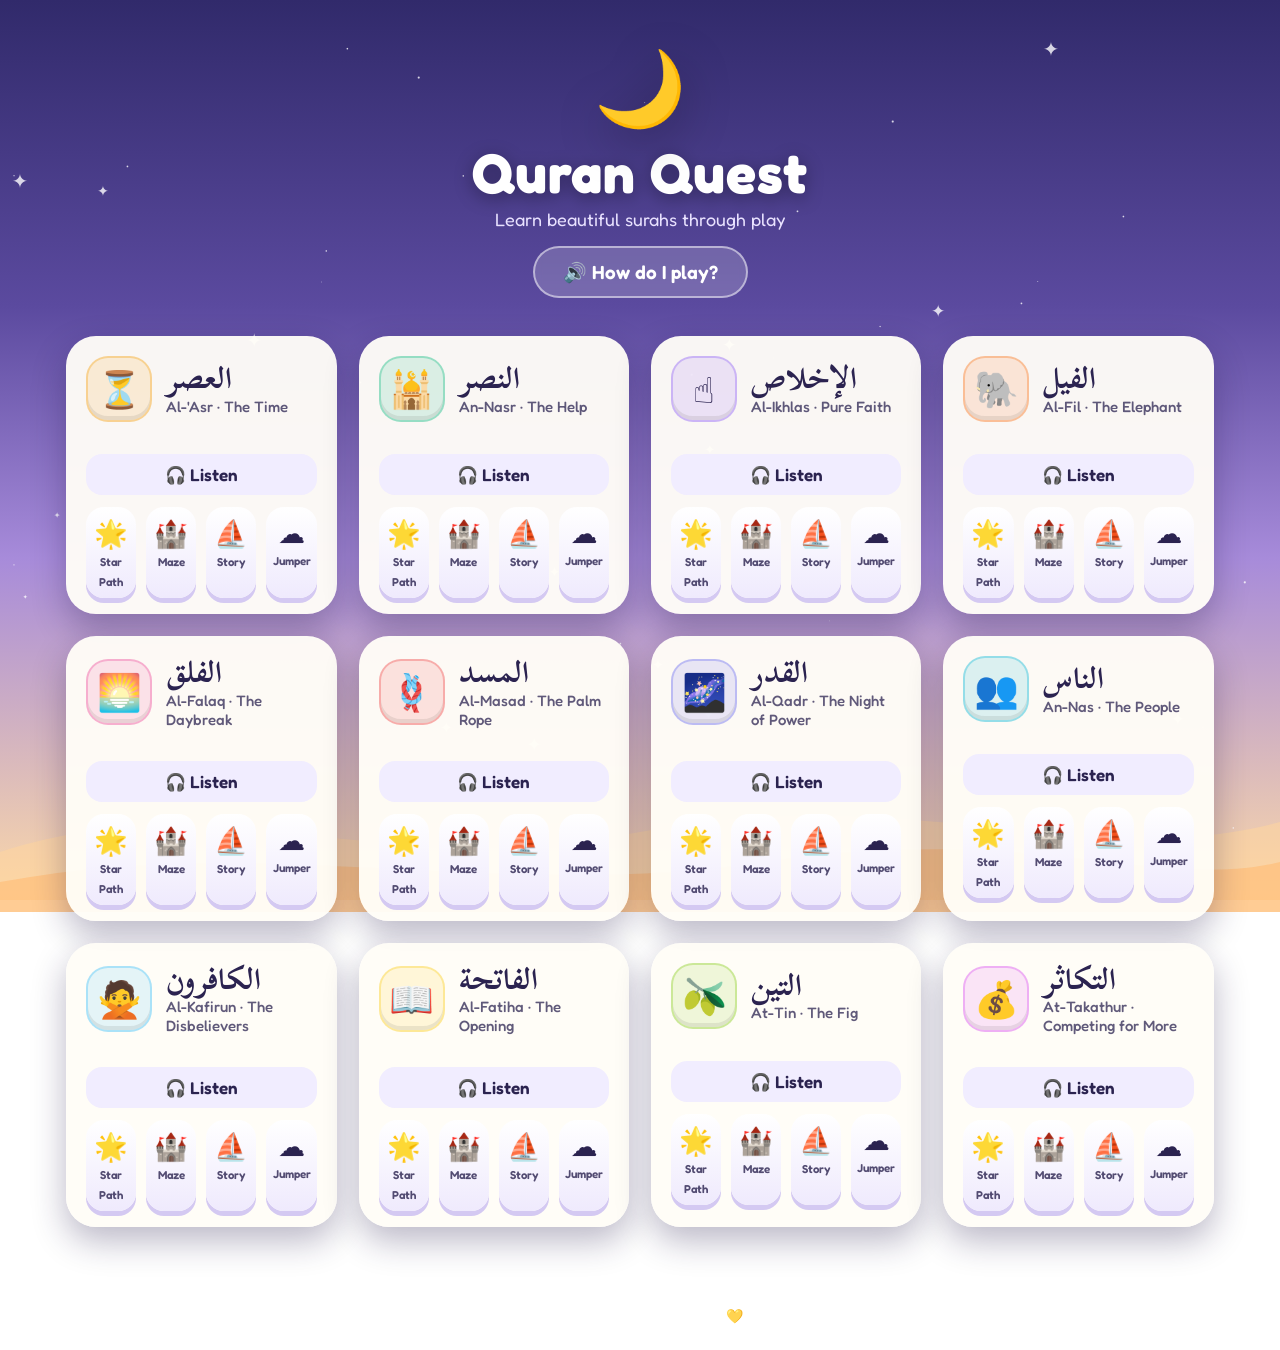
==== games/jumper.html @ 745da6ce "Quran Quest: four audio-first surah memorization games" ====
<!DOCTYPE html>
<html lang="en">
<head>
<meta charset="UTF-8" />
<meta name="viewport" content="width=device-width, initial-scale=1.0, maximum-scale=1.0, user-scalable=no" />
<title>Sky Jumper — Quran Quest</title>
<link rel="stylesheet" href="../assets/css/shared.css" />
<style>
  body { background: #7dd3fc; overflow: hidden; }
  #wordPop { position: fixed; top: 13vh; left: 50%; transform: translateX(-50%);
    z-index: 30; pointer-events: none; text-align: center; opacity: 0; }
  #wordPop.show { animation: wp 1.5s ease forwards; }
  @keyframes wp {
    0% { opacity: 0; transform: translateX(-50%) scale(.5); }
    18% { opacity: 1; transform: translateX(-50%) scale(1.06); }
    80% { opacity: 1; } 100% { opacity: 0; }
  }
  #wordPop .wp-ar { font-family: "Scheherazade New", serif; font-weight: 700; direction: rtl;
    font-size: clamp(40px, 8vw, 68px); color: #fff;
    text-shadow: 0 0 22px #38bdf8, 0 4px 12px rgba(0,0,0,.4); }
  #ayahBanner { position: fixed; inset: 0; z-index: 35; display: none;
    align-items: center; justify-content: center; flex-direction: column; gap: 8px;
    background: radial-gradient(ellipse at center, rgba(30,64,120,.88), rgba(15,35,80,.94));
    backdrop-filter: blur(4px); text-align: center; padding: 20px; }
  #ayahBanner.show { display: flex; animation: qq-appear .4s ease; }
  #ayahBanner .ab-star { font-size: 60px; animation: qq-float 2.2s ease-in-out infinite; }
  #ayahBanner .ab-ar { font-family: "Scheherazade New", serif; font-weight: 700; direction: rtl;
    font-size: clamp(32px, 7vw, 60px); color: #ffe9a8; line-height: 2;
    text-shadow: 0 0 28px rgba(251,191,36,.55); max-width: 90vw; }
  #progress { position: fixed; top: 74px; left: 50%; transform: translateX(-50%);
    z-index: 40; display: flex; gap: 7px; background: rgba(255,255,255,.25);
    padding: 7px 14px; border-radius: 999px; backdrop-filter: blur(4px); }
  #progress .p-dot { width: 13px; height: 13px; border-radius: 50%; background: rgba(255,255,255,.5); transition: all .3s; }
  #progress .p-dot.done { background: #f59e0b; box-shadow: 0 0 8px #f59e0b; }
</style>
</head>
<body>
<canvas id="cv"></canvas>
<div id="wordPop"><div class="wp-ar"></div></div>
<div id="ayahBanner"><div class="ab-star">🌟</div><div class="ab-ar"></div></div>

<script src="../assets/js/surahs.js"></script>
<script src="../assets/js/engine.js" data-audio-base="../audio/"></script>
<script>
(async function () {
  const surah = QQ.getSurah(QQ.param("surah"));
  if (!surah) { location.href = "../index.html"; return; }
  let level = Math.min(QQ.getLevel("jumper", surah.slug), 3);
  const V = surah.verses.length;

  const cv = document.getElementById("cv");
  const c = QQ.fitCanvas(cv);
  const W = () => innerWidth, H = () => innerHeight;
  QQ.hud(surah, "Sky Jumper");
  const keys = QQ.controls({ buttons: ["left", "right"] });
  const wordPop = document.getElementById("wordPop");
  const banner = document.getElementById("ayahBanner");
  try { await document.fonts.load('700 48px "Scheherazade New"'); } catch (e) {}

  const prog = document.createElement("div");
  prog.id = "progress";
  surah.verses.forEach(() => { const d = document.createElement("div"); d.className = "p-dot"; prog.appendChild(d); });
  document.body.appendChild(prog);
  const dots = [...prog.children];

  // ---------- build the sky (world y: 0 at base, NEGATIVE going up) ----------
  const STEP = 150;
  let clouds = [], seq = [], moon = null;
  function margin() { return Math.min(W() * .16, 130); }
  function zig(i, span) {
    const m = margin(), usable = W() - 2 * m;
    return m + (Math.sin(i * 1.7) * .5 + .5) * usable * (span || 1);
  }
  function build() {
    clouds = []; seq = [];
    let y = -220, idx = 0;
    // base pad
    clouds.push({ x: W() / 2, y: 40, w: 200, type: "base", done: true });
    surah.verses.forEach((v, vi) => {
      v.words.forEach((w, wi) => {
        const cl = { x: zig(idx), y, w: 128, type: "word", vi, wi, word: w, done: false, seqI: seq.length, drift: level >= 3 && idx % 3 === 0 ? 1 : 0, t0: Math.random() * 9 };
        clouds.push(cl); seq.push(cl);
        // decoy next to it (levels 2-3): same verse, wrong position word
        if (level >= 2 && v.words.length > 1 && wi % 2 === 1) {
          const dw = v.words[(wi + 2) % v.words.length];
          clouds.push({ x: W() - cl.x, y: y - 40, w: 110, type: "decoy", word: dw, grey: false, t0: Math.random() * 9 });
        }
        y -= STEP; idx++;
      });
      const gate = { x: W() / 2, y, w: 230, type: "gate", vi, done: false, seqI: seq.length, t0: 0 };
      clouds.push(gate); seq.push(gate);
      y -= STEP * 1.2;
    });
    moon = { x: W() / 2, y: y - 60 };
  }
  build();

  // ---------- player ----------
  const P = { x: W() / 2, y: -40, vx: 0, vy: 0, r: 24, squash: 0 };
  let cam = -H() + 120, nextI = 0, paused = true, t = 0, rescue = 0, sparks = [];
  const BOUNCE = -13.4, SUPER = -15.5, WEAK = -8, GRAV = 0.34;

  function spark(x, y, col, n) {
    for (let i = 0; i < (n || 14); i++)
      sparks.push({ x, y, vx: (Math.random() - .5) * 6, vy: (Math.random() - .5) * 6 - 2, life: 1, col });
  }
  function popWord(txt, color) {
    wordPop.querySelector(".wp-ar").textContent = txt;
    wordPop.querySelector(".wp-ar").style.textShadow = "0 0 22px " + (color || "#38bdf8") + ", 0 4px 12px rgba(0,0,0,.4)";
    wordPop.classList.remove("show"); void wordPop.offsetWidth; wordPop.classList.add("show");
  }

  async function landGate(g) {
    g.done = true;
    paused = true;
    QQ.stopAudio();
    const v = surah.verses[g.vi];
    dots[g.vi].classList.add("done");
    banner.querySelector(".ab-ar").textContent = v.ar;
    banner.classList.add("show");
    QQ.sfx.fanfare();
    await QQ.playVerse(surah.id, v.n);
    await QQ.speak(v.meaning);
    banner.classList.remove("show");
    nextI++;
    if (nextI >= seq.length) {
      // ride to the moon
      paused = false;
      P.vy = SUPER * 1.2;
    } else {
      QQ.preload(surah.id, surah.verses[Math.min(g.vi + 1, V - 1)].n);
      paused = false;
      P.vy = SUPER;
    }
  }

  function landCloud(cl) {
    P.squash = 8;
    if (cl.type === "base") { P.vy = BOUNCE; QQ.sfx.bounce(); return; }
    if (cl.type === "decoy") {
      P.vy = WEAK; cl.grey = true;
      QQ.sfx.hm(); QQ.playWord(cl.word.audio);
      popWord(cl.word.ar, "#94a3b8");
      return;
    }
    const isNext = cl.seqI === nextI;
    if (cl.type === "gate") {
      if (isNext) landGate(cl);
      else P.vy = BOUNCE; // revisit
      return;
    }
    // word cloud
    if (isNext) {
      cl.done = true; nextI++;
      P.vy = SUPER;
      QQ.sfx.pop();
      QQ.playWord(cl.word.audio);
      popWord(cl.word.ar);
      spark(cl.x, cl.y, "#fff", 18);
    } else if (cl.done) {
      P.vy = BOUNCE; QQ.sfx.bounce();
      QQ.playWord(cl.word.audio); // reinforcement replay
      popWord(cl.word.ar);
    } else {
      P.vy = WEAK; QQ.sfx.hm();
    }
  }

  function rescueMe() {
    // friendly balloon back to last checkpoint
    rescue = 1;
    QQ.sfx.soft();
    const target = nextI > 0 ? seq[nextI - 1] : clouds[0];
    P.x = target.x; P.vx = 0; P.vy = 0;
    P.ry = target.y - 300; // rescue float target
  }

  // ---------- drawing ----------
  function sky() {
    const p = Math.min(1, nextI / Math.max(1, seq.length)); // 0 ground → 1 space
    const top = [200 - p * 60, 70 - p * 20, 80 - p * 55];
    const bot = [200 - p * 10, 80, 88 - p * 30];
    const g = c.createLinearGradient(0, 0, 0, H());
    g.addColorStop(0, `hsl(${top[0]}, ${top[1]}%, ${Math.max(12, top[2])}%)`);
    g.addColorStop(1, `hsl(${bot[0]}, ${bot[1]}%, ${bot[2]}%)`);
    c.fillStyle = g; c.fillRect(0, 0, W(), H());
    // stars appear as you climb
    if (p > .3) {
      c.fillStyle = "#fff";
      for (let i = 0; i < 50; i++) {
        const sx = (i * 379) % W(), sy = ((i * 211) - cam * .1) % H();
        c.globalAlpha = Math.max(0, (p - .3)) * (.4 + Math.abs(Math.sin(t * .03 + i)) * .5);
        c.fillRect(sx, (sy + H()) % H(), 2, 2);
      }
      c.globalAlpha = 1;
    }
    // distant drifting puffs
    c.fillStyle = "rgba(255,255,255,.25)";
    for (let i = 0; i < 8; i++) {
      const cx = ((i * 431 + t * (.2 + i * .05)) % (W() + 300)) - 150;
      const cy = ((i * 617) - cam * .3) % (H() + 200) - 100;
      c.beginPath(); c.ellipse(cx, (cy + H() + 200) % (H() + 200) - 100, 70, 24, 0, 0, 7); c.fill();
    }
  }
  function drawCloud(cl) {
    const y = cl.y - cam;
    if (y < -80 || y > H() + 80) return;
    if (cl.drift) cl.x += Math.sin(t * .02 + cl.t0) * .6;
    const isNext = cl.seqI === nextI;
    const bob = Math.sin(t * .04 + (cl.t0 || 0)) * 4;
    c.save();
    if (cl.type === "gate") {
      const glow = isNext ? .8 + Math.sin(t * .1) * .2 : .35;
      c.shadowColor = "#fbbf24"; c.shadowBlur = 34 * glow;
      c.fillStyle = cl.done ? "#fde68a" : "#fbbf24";
      // star platform
      c.beginPath();
      for (let i = 0; i < 10; i++) {
        const rr = i % 2 ? 16 : 34;
        const a = (i * Math.PI) / 5 - Math.PI / 2 + t * .004;
        c[i ? "lineTo" : "moveTo"](cl.x + Math.cos(a) * rr * 1.1, y + bob + Math.sin(a) * rr * .55);
      }
      c.closePath(); c.fill();
      c.fillStyle = "#fff7d6";
      QQ.rr(c, cl.x - cl.w / 2, y + bob + 12, cl.w, 16, 8); c.fill();
      c.restore();
      return;
    }
    let col = "#ffffff";
    if (cl.type === "decoy") col = cl.grey ? "rgba(148,163,184,.6)" : "#e2e8f0";
    if (cl.type === "word" && cl.done) col = "#fde68a";
    if (isNext && level < 3) { c.shadowColor = "#38bdf8"; c.shadowBlur = 26 + Math.sin(t * .12) * 10; }
    c.fillStyle = col;
    const wdt = cl.w;
    c.beginPath();
    c.ellipse(cl.x, y + bob + 8, wdt / 2, 20, 0, 0, 7);
    c.ellipse(cl.x - wdt * .22, y + bob, wdt * .2, 17, 0, 0, 7);
    c.ellipse(cl.x + wdt * .2, y + bob - 2, wdt * .24, 19, 0, 0, 7);
    c.ellipse(cl.x, y + bob - 8, wdt * .2, 16, 0, 0, 7);
    c.fill();
    if (isNext && cl.type === "word") {
      c.fillStyle = "#0ea5e9";
      c.font = "700 20px Fredoka";
      c.textAlign = "center";
      c.fillText("✦", cl.x, y + bob - 22);
      c.textAlign = "left";
    }
    c.restore();
  }
  function drawMoon() {
    const y = moon.y - cam;
    if (y > H() + 120) return;
    c.save();
    c.shadowColor = "#fff7d6"; c.shadowBlur = 60;
    c.fillStyle = "#fff7d6";
    c.beginPath(); c.arc(moon.x, y, 54, 0, 7); c.fill();
    c.fillStyle = "rgba(230,220,180,.7)";
    [[-14, -10, 9], [16, 6, 7], [-2, 18, 6]].forEach(([mx, my, mr]) => {
      c.beginPath(); c.arc(moon.x + mx, y + my, mr, 0, 7); c.fill();
    });
    c.restore();
  }
  function drawPlayer() {
    const y = P.y - cam;
    if (P.squash > 0) P.squash -= .8;
    const sq = P.squash / 10;
    c.save();
    c.shadowColor = "#fff"; c.shadowBlur = 18;
    c.fillStyle = "#fca5a5";
    c.beginPath(); c.ellipse(P.x, y, P.r * (1 + sq * .4), P.r * (1 - sq * .4), 0, 0, 7); c.fill();
    c.restore();
    // cape flutter
    c.fillStyle = "#f87171";
    c.beginPath();
    c.moveTo(P.x - P.r * .7, y);
    c.quadraticCurveTo(P.x - P.r * 1.6, y + 14 + Math.sin(t * .3) * 5, P.x - P.r * .4, y + P.r * .8);
    c.closePath(); c.fill();
    // face
    c.fillStyle = "#2b2350";
    const lx = P.vx * 1.2;
    c.beginPath(); c.arc(P.x - 7 + lx, y - 5, 3.2, 0, 7); c.fill();
    c.beginPath(); c.arc(P.x + 7 + lx, y - 5, 3.2, 0, 7); c.fill();
    c.strokeStyle = "#2b2350"; c.lineWidth = 2;
    c.beginPath(); c.arc(P.x + lx, y + 4, 5, 0, Math.PI); c.stroke();
    if (rescue > 0) { // balloon
      c.font = "44px serif"; c.fillText("🎈", P.x - 14, y - P.r - 14);
    }
  }

  // ---------- loop ----------
  let finished = false;
  function loop() {
    t++;
    if (!paused) {
      if (rescue > 0) {
        P.y += (P.ry - P.y) * .06;
        if (Math.abs(P.ry - P.y) < 8) { rescue = 0; P.vy = 0; }
      } else {
        if (keys.left) P.vx -= .6;
        if (keys.right) P.vx += .6;
        P.vx *= .92;
        P.x += P.vx * 1.6;
        if (P.x < -20) P.x = W() + 20; // wrap around edges (fun!)
        if (P.x > W() + 20) P.x = -20;
        P.vy += GRAV;
        P.y += P.vy;
        // landings (only while falling)
        if (P.vy > 0) {
          for (const cl of clouds) {
            if (cl.type === "decoy" && cl.grey) continue;
            const top = cl.y - 10;
            if (Math.abs(cl.x - P.x) < cl.w / 2 + P.r * .5 && P.y + P.r > top && P.y + P.r < top + 34 && P.vy < 22) {
              landCloud(cl); break;
            }
          }
        }
        // reached the moon?
        if (!finished && nextI >= seq.length && P.y < moon.y + 70) {
          finished = true;
          spark(moon.x, moon.y, "#ffe9a8", 40);
          QQ.setLevel("jumper", surah.slug, level + 1);
          QQ.finish(surah, "jumper", level, () => location.reload());
        }
        // fell too far below camera → rescue balloon
        if (P.y - cam > H() + 140 && !finished) rescueMe();
      }
      // camera follows highest point (never scrolls down much)
      const targetCam = P.y - H() * .62;
      if (targetCam < cam) cam += (targetCam - cam) * .1;
    }
    sky();
    drawMoon();
    clouds.forEach(drawCloud);
    drawPlayer();
    sparks = sparks.filter(p => p.life > 0);
    sparks.forEach(p => {
      p.x += p.vx; p.y += p.vy; p.vy += .1; p.life -= .025;
      c.globalAlpha = p.life; c.fillStyle = p.col;
      c.beginPath(); c.arc(p.x, p.y - cam, 4 * p.life, 0, 7); c.fill();
    });
    c.globalAlpha = 1;
    requestAnimationFrame(loop);
  }
  loop();

  QQ.startOverlay(
    "Sky Jumper", "☁️",
    "Time to jump up to the moon! Steer with the arrows. Bounce on the glowing clouds — " +
    "each cloud sings one word of Surah " + surah.englishName + " in order. Land on the golden star to hear the whole ayah!",
    async () => {
      await QQ.speak(surah.kidIntro);
      QQ.preload(surah.id, surah.verses[0].n);
      paused = false;
      P.vy = BOUNCE;
    }
  );
})();
</script>
</body>
</html>
---- assets/css/shared.css ----
/* Quran Quest — shared styles */
@import url("https://fonts.googleapis.com/css2?family=Fredoka:wght@400;500;600;700&family=Scheherazade+New:wght@500;700&display=swap");

:root {
  --ink: #2b2350;
  --paper: #fffdf7;
  --sky1: #a5b4fc;
  --sky2: #fbcfe8;
  --gold: #fbbf24;
}
* { box-sizing: border-box; -webkit-tap-highlight-color: transparent; }
html, body { margin: 0; padding: 0; }
body {
  font-family: "Fredoka", system-ui, sans-serif;
  color: var(--ink);
  overflow-x: hidden;
  user-select: none;
  -webkit-user-select: none;
}
.ar { font-family: "Scheherazade New", "Amiri", serif; direction: rtl; }
button { font-family: inherit; cursor: pointer; border: none; }
canvas { display: block; touch-action: none; }

/* ---------- start overlay ---------- */
.qq-start {
  position: fixed; inset: 0; z-index: 60;
  display: flex; align-items: center; justify-content: center;
  background: radial-gradient(ellipse at 50% 30%, #4c3f91 0%, #2b2350 70%);
  transition: opacity 0.5s ease, visibility 0.5s;
}
.qq-start.qq-hide { opacity: 0; visibility: hidden; }
.qq-start-card { text-align: center; animation: qq-float 3s ease-in-out infinite; }
.qq-start-emoji { font-size: 96px; filter: drop-shadow(0 8px 20px rgba(0,0,0,.35)); }
.qq-start-title {
  color: #fff; font-size: clamp(28px, 6vw, 48px); font-weight: 700;
  margin: 8px 0 24px; text-shadow: 0 4px 14px rgba(0,0,0,.3);
}
.qq-start-btn {
  width: 110px; height: 110px; border-radius: 50%;
  font-size: 44px; color: #7c2d12;
  background: linear-gradient(180deg, #fde68a, #f59e0b);
  box-shadow: 0 10px 0 #b45309, 0 18px 30px rgba(0,0,0,.35);
  transition: transform 0.12s ease;
}
.qq-start-btn:active { transform: translateY(6px); box-shadow: 0 4px 0 #b45309; }

/* ---------- HUD ---------- */
.qq-hud {
  position: fixed; top: 0; left: 0; right: 0; z-index: 40;
  display: flex; align-items: center; justify-content: space-between;
  padding: 10px 14px; pointer-events: none;
}
.qq-hud > * { pointer-events: auto; }
.qq-hud-btn {
  width: 54px; height: 54px; border-radius: 18px; font-size: 26px;
  display: flex; align-items: center; justify-content: center;
  background: rgba(255,255,255,.85); backdrop-filter: blur(6px);
  box-shadow: 0 4px 12px rgba(43,35,80,.2); text-decoration: none;
}
.qq-hud-title {
  display: flex; align-items: center; gap: 10px;
  background: rgba(255,255,255,.85); backdrop-filter: blur(6px);
  border-radius: 20px; padding: 6px 18px;
  box-shadow: 0 4px 12px rgba(43,35,80,.2);
}
.qq-hud-emoji { font-size: 24px; }
.qq-hud-ar { font-family: "Scheherazade New", serif; font-size: 26px; font-weight: 700; }

/* ---------- touch pad ---------- */
.qq-pad {
  position: fixed; bottom: 14px; left: 0; right: 0; z-index: 40;
  display: flex; justify-content: center; gap: 18px;
}
.qq-pad-btn {
  width: 74px; height: 74px; border-radius: 26px; font-size: 30px;
  background: rgba(255,255,255,.75); backdrop-filter: blur(6px);
  box-shadow: 0 6px 0 rgba(43,35,80,.25);
  touch-action: none;
}
.qq-pad-btn:active { transform: translateY(4px); box-shadow: 0 2px 0 rgba(43,35,80,.25); }
@media (hover: hover) and (pointer: fine) and (min-width: 900px) {
  .qq-pad { opacity: 0.45; }
}

/* ---------- confetti / finish ---------- */
.qq-confetti {
  position: fixed; top: -30px; z-index: 70; pointer-events: none;
  animation: qq-fall 2.6s linear forwards;
}
@keyframes qq-fall {
  to { transform: translateY(110vh) rotate(540deg); opacity: 0.6; }
}
.qq-finish {
  position: fixed; inset: 0; z-index: 65;
  display: flex; align-items: center; justify-content: center;
  background: rgba(43, 35, 80, 0.55); backdrop-filter: blur(6px);
  animation: qq-appear 0.4s ease;
}
.qq-finish-card {
  background: var(--paper); border-radius: 36px; padding: 34px 44px;
  text-align: center; box-shadow: 0 24px 60px rgba(0,0,0,.35);
  animation: qq-bounce-in 0.6s cubic-bezier(0.34, 1.56, 0.64, 1);
  max-width: min(92vw, 460px);
}
.qq-finish-emoji { font-size: 76px; }
.qq-finish-stars { font-size: 44px; letter-spacing: 6px; margin: 6px 0; }
.qq-finish-ar {
  font-family: "Scheherazade New", serif; font-size: clamp(26px, 5vw, 40px);
  font-weight: 700; margin: 6px 0 18px; direction: rtl; line-height: 1.9;
}
.qq-finish-row { display: flex; gap: 16px; justify-content: center; }
.qq-big-btn {
  width: 84px; height: 84px; border-radius: 28px; font-size: 36px;
  display: flex; align-items: center; justify-content: center;
  background: linear-gradient(180deg, #ffffff, #e9e4ff);
  box-shadow: 0 8px 0 #c7bff0, 0 12px 22px rgba(43,35,80,.22);
  text-decoration: none; transition: transform 0.12s;
}
.qq-big-btn:active { transform: translateY(5px); box-shadow: 0 3px 0 #c7bff0; }

.qq-pulse { animation: qq-pulse 0.9s ease; }
@keyframes qq-pulse { 30% { transform: scale(1.12); color: #b45309; } }
@keyframes qq-float { 50% { transform: translateY(-12px); } }
@keyframes qq-appear { from { opacity: 0; } }
@keyframes qq-bounce-in { from { transform: scale(0.6); opacity: 0; } }
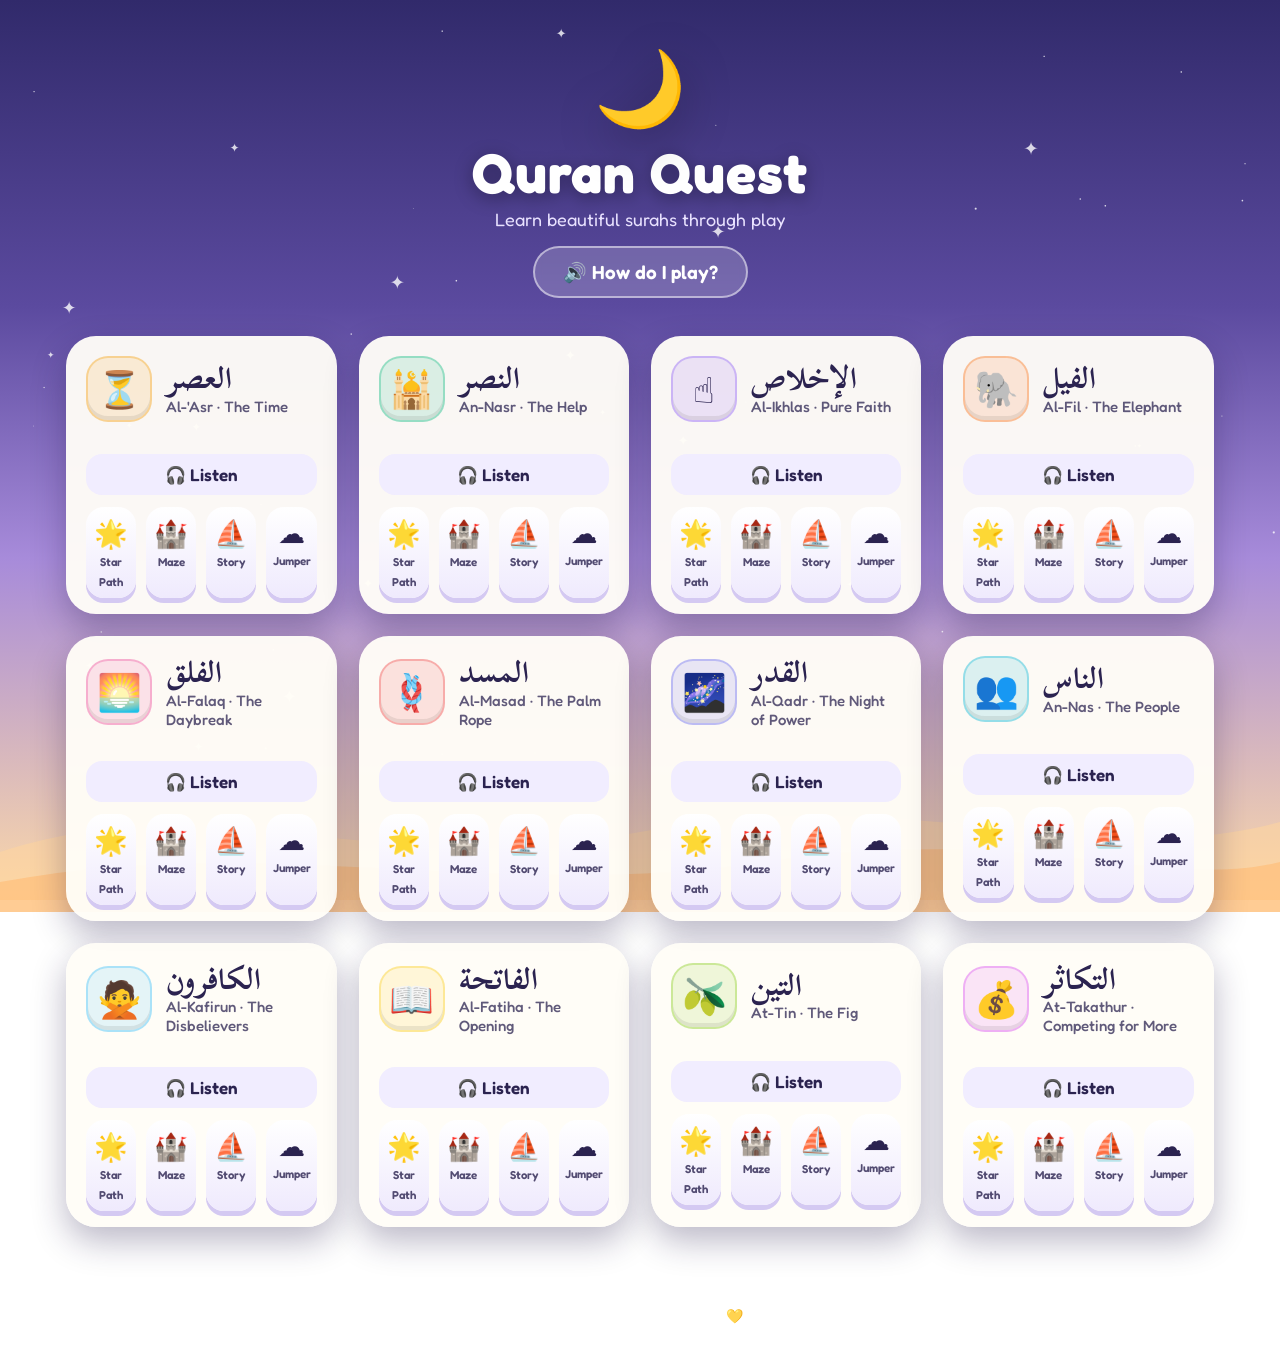
==== commit 96b2f5e4: "Pre-generated ElevenLabs narration with browser-TTS fallback" ====
--- a/games/jumper.html
+++ b/games/jumper.html
@@ -40,6 +40,7 @@
 <div id="ayahBanner"><div class="ab-star">🌟</div><div class="ab-ar"></div></div>
 
 <script src="../assets/js/surahs.js"></script>
+<script src="../assets/js/voice-manifest.js"></script>
 <script src="../assets/js/engine.js" data-audio-base="../audio/"></script>
 <script>
 (async function () {
@@ -346,9 +347,9 @@
   QQ.startOverlay(
     "Sky Jumper", "☁️",
     "Time to jump up to the moon! Steer with the arrows. Bounce on the glowing clouds — " +
-    "each cloud sings one word of Surah " + surah.englishName + " in order. Land on the golden star to hear the whole ayah!",
+    "each cloud sings one word of the surah in order. Land on the golden star to hear the whole ayah!",
     async () => {
-      await QQ.speak(surah.kidIntro);
+      await QQ.speakIntro(surah);
       QQ.preload(surah.id, surah.verses[0].n);
       paused = false;
       P.vy = BOUNCE;
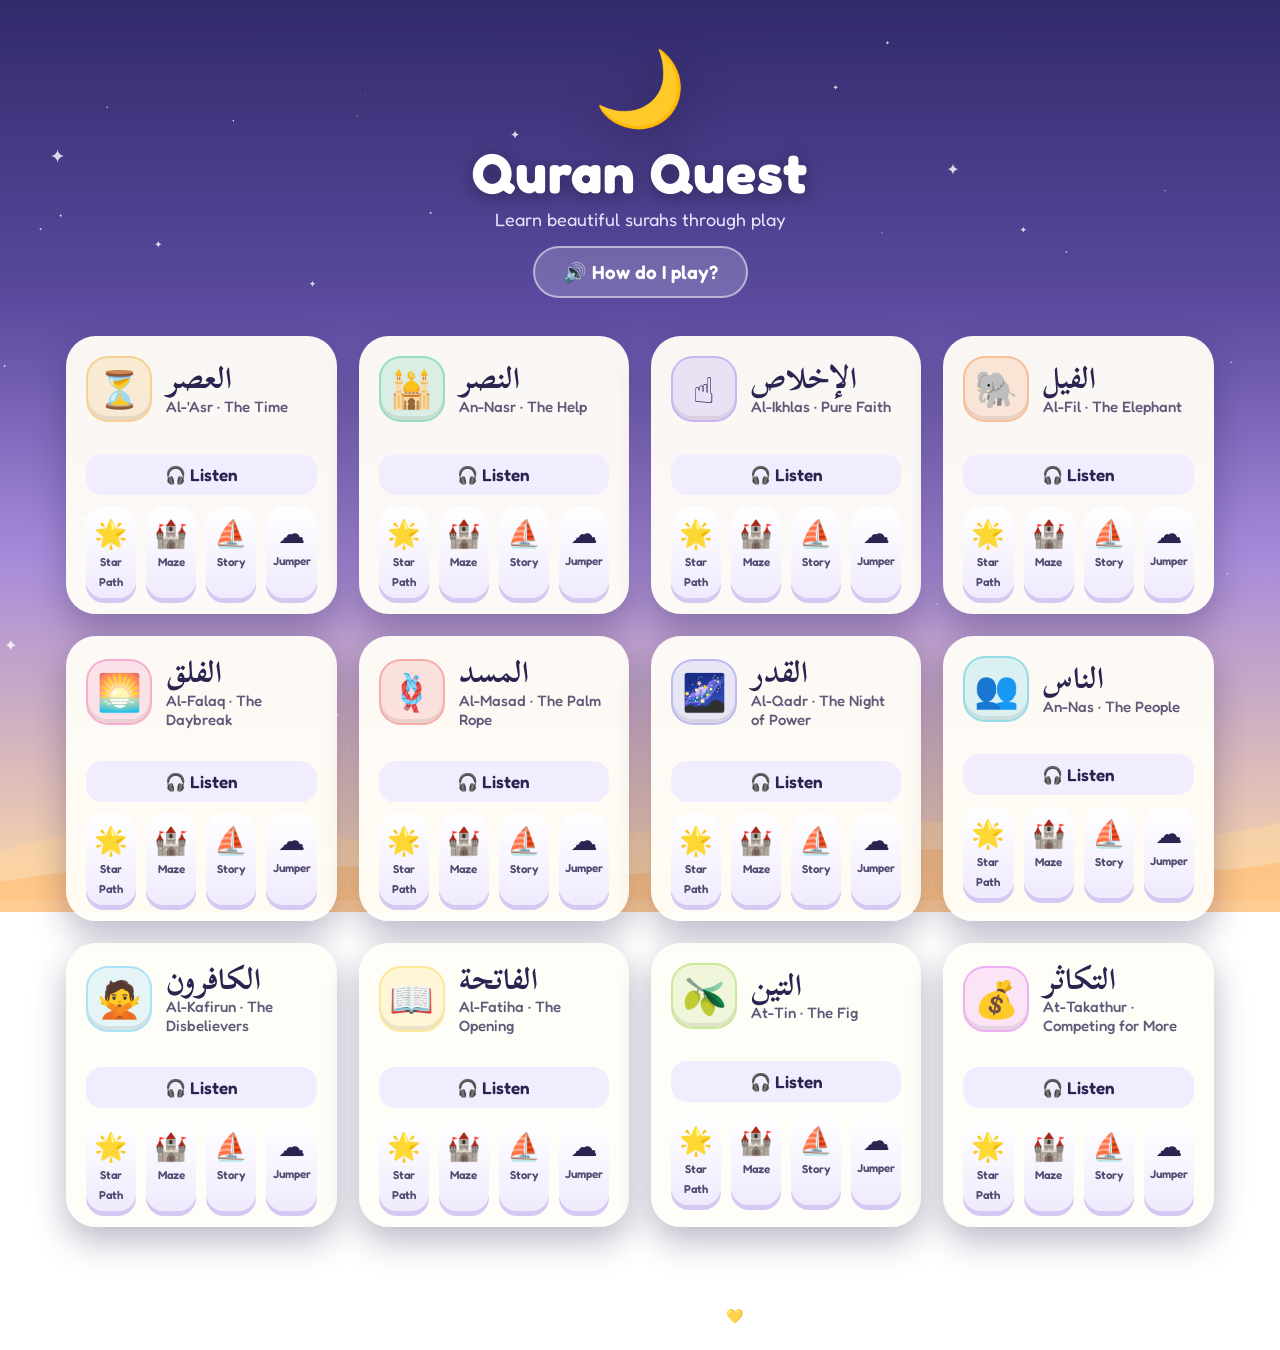
==== commit f8df26e6: "Sky Jumper: forgiving physics (higher bounce, smaller gaps, wider catch, no decoy blocking)" ====
--- a/games/jumper.html
+++ b/games/jumper.html
@@ -65,7 +65,7 @@
   const dots = [...prog.children];
 
   // ---------- build the sky (world y: 0 at base, NEGATIVE going up) ----------
-  const STEP = 150;
+  const STEP = 118;
   let clouds = [], seq = [], moon = null;
   function margin() { return Math.min(W() * .16, 130); }
   function zig(i, span) {
@@ -81,10 +81,14 @@
       v.words.forEach((w, wi) => {
         const cl = { x: zig(idx), y, w: 128, type: "word", vi, wi, word: w, done: false, seqI: seq.length, drift: level >= 3 && idx % 3 === 0 ? 1 : 0, t0: Math.random() * 9 };
         clouds.push(cl); seq.push(cl);
-        // decoy next to it (levels 2-3): same verse, wrong position word
+        // decoy next to it (levels 2-3): same verse, wrong position word —
+        // kept well away horizontally so it never blocks the real path
         if (level >= 2 && v.words.length > 1 && wi % 2 === 1) {
           const dw = v.words[(wi + 2) % v.words.length];
-          clouds.push({ x: W() - cl.x, y: y - 40, w: 110, type: "decoy", word: dw, grey: false, t0: Math.random() * 9 });
+          let dx = W() - cl.x;
+          if (Math.abs(dx - cl.x) < 300) dx = cl.x > W() / 2 ? cl.x - 340 : cl.x + 340;
+          dx = Math.max(70, Math.min(W() - 70, dx));
+          clouds.push({ x: dx, y: y - 50, w: 110, type: "decoy", word: dw, grey: false, t0: Math.random() * 9 });
         }
         y -= STEP; idx++;
       });
@@ -99,7 +103,7 @@
   // ---------- player ----------
   const P = { x: W() / 2, y: -40, vx: 0, vy: 0, r: 24, squash: 0 };
   let cam = -H() + 120, nextI = 0, paused = true, t = 0, rescue = 0, sparks = [];
-  const BOUNCE = -13.4, SUPER = -15.5, WEAK = -8, GRAV = 0.34;
+  const BOUNCE = -15.2, SUPER = -17, WEAK = -9, GRAV = 0.34;
 
   function spark(x, y, col, n) {
     for (let i = 0; i < (n || 14); i++)
@@ -137,6 +141,7 @@
 
   function landCloud(cl) {
     P.squash = 8;
+    P.y = cl.y - 10 - P.r; // snap onto the cloud so every bounce starts from its top
     if (cl.type === "base") { P.vy = BOUNCE; QQ.sfx.bounce(); return; }
     if (cl.type === "decoy") {
       P.vy = WEAK; cl.grey = true;
@@ -310,7 +315,7 @@
           for (const cl of clouds) {
             if (cl.type === "decoy" && cl.grey) continue;
             const top = cl.y - 10;
-            if (Math.abs(cl.x - P.x) < cl.w / 2 + P.r * .5 && P.y + P.r > top && P.y + P.r < top + 34 && P.vy < 22) {
+            if (Math.abs(cl.x - P.x) < cl.w / 2 + P.r * .6 && P.y + P.r > top && P.y + P.r < top + 48 && P.vy < 28) {
               landCloud(cl); break;
             }
           }
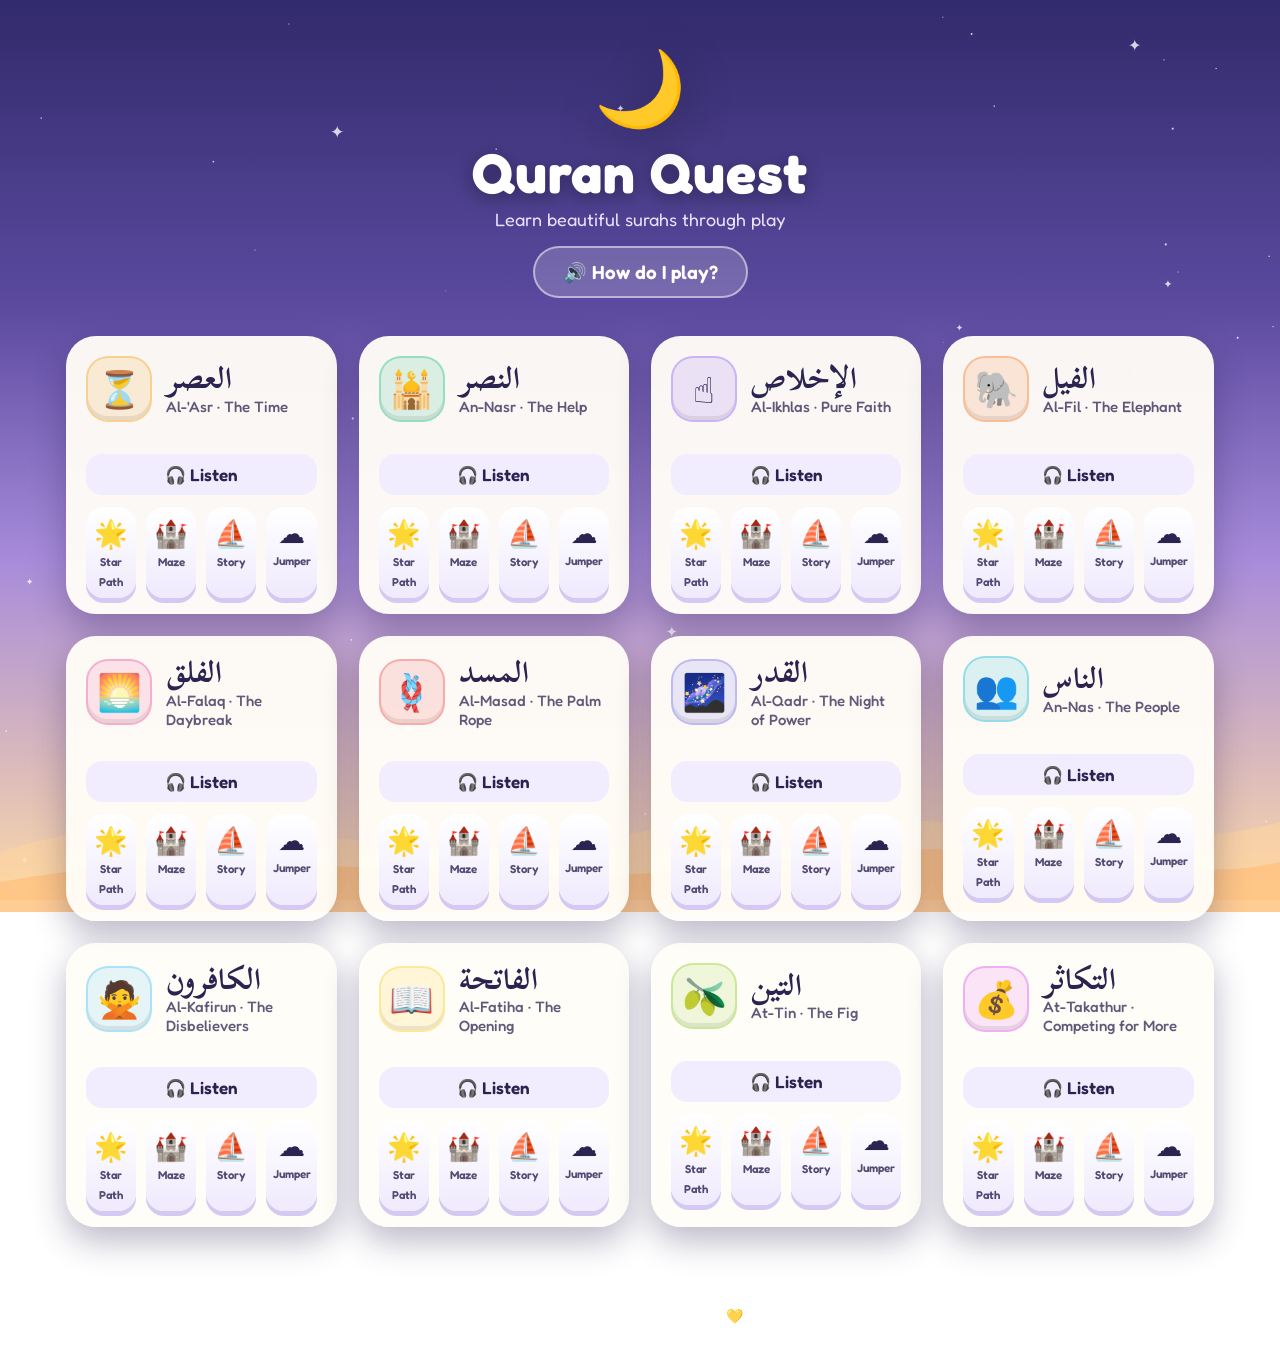
==== commit 7b7a0233: "Fix stuck bugs: WebAudio buffer playback (no media-element churn), ghost non-target platforms, forgi" ====
--- a/games/jumper.html
+++ b/games/jumper.html
@@ -68,9 +68,10 @@
   const STEP = 118;
   let clouds = [], seq = [], moon = null;
   function margin() { return Math.min(W() * .16, 130); }
-  function zig(i, span) {
-    const m = margin(), usable = W() - 2 * m;
-    return m + (Math.sin(i * 1.7) * .5 + .5) * usable * (span || 1);
+  function zig(i) {
+    // gentle weave around the center: consecutive clouds stay within easy
+    // steering range of each other for small hands
+    return W() / 2 + Math.sin(i * .9) * (W() / 2 - margin()) * .55;
   }
   function build() {
     clouds = []; seq = [];
@@ -103,7 +104,7 @@
   // ---------- player ----------
   const P = { x: W() / 2, y: -40, vx: 0, vy: 0, r: 24, squash: 0 };
   let cam = -H() + 120, nextI = 0, paused = true, t = 0, rescue = 0, sparks = [];
-  const BOUNCE = -15.2, SUPER = -17, WEAK = -9, GRAV = 0.34;
+  const BOUNCE = -15.2, SUPER = -17, WEAK = -7.5, GRAV = 0.34;
 
   function spark(x, y, col, n) {
     for (let i = 0; i < (n || 14); i++)
@@ -134,6 +135,7 @@
       P.vy = SUPER * 1.2;
     } else {
       QQ.preload(surah.id, surah.verses[Math.min(g.vi + 1, V - 1)].n);
+      QQ.preloadWords(surah.verses[Math.min(g.vi + 1, V - 1)]);
       paused = false;
       P.vy = SUPER;
     }
@@ -314,6 +316,12 @@
         if (P.vy > 0) {
           for (const cl of clouds) {
             if (cl.type === "decoy" && cl.grey) continue;
+            // Only solid things: the base, decoys, the NEXT target, and
+            // clouds already collected. Everything ahead is a ghost you fall
+            // through — so overshooting can never trap you above your target.
+            const solid = cl.type === "base" || cl.type === "decoy" ||
+                          cl.seqI === nextI || cl.done;
+            if (!solid) continue;
             const top = cl.y - 10;
             if (Math.abs(cl.x - P.x) < cl.w / 2 + P.r * .6 && P.y + P.r > top && P.y + P.r < top + 48 && P.vy < 28) {
               landCloud(cl); break;
@@ -354,8 +362,9 @@
     "Time to jump up to the moon! Steer with the arrows. Bounce on the glowing clouds — " +
     "each cloud sings one word of the surah in order. Land on the golden star to hear the whole ayah!",
     async () => {
+      QQ.preload(surah.id, surah.verses[0].n);
+      QQ.preloadWords(surah.verses[0]);
       await QQ.speakIntro(surah);
-      QQ.preload(surah.id, surah.verses[0].n);
       paused = false;
       P.vy = BOUNCE;
     }
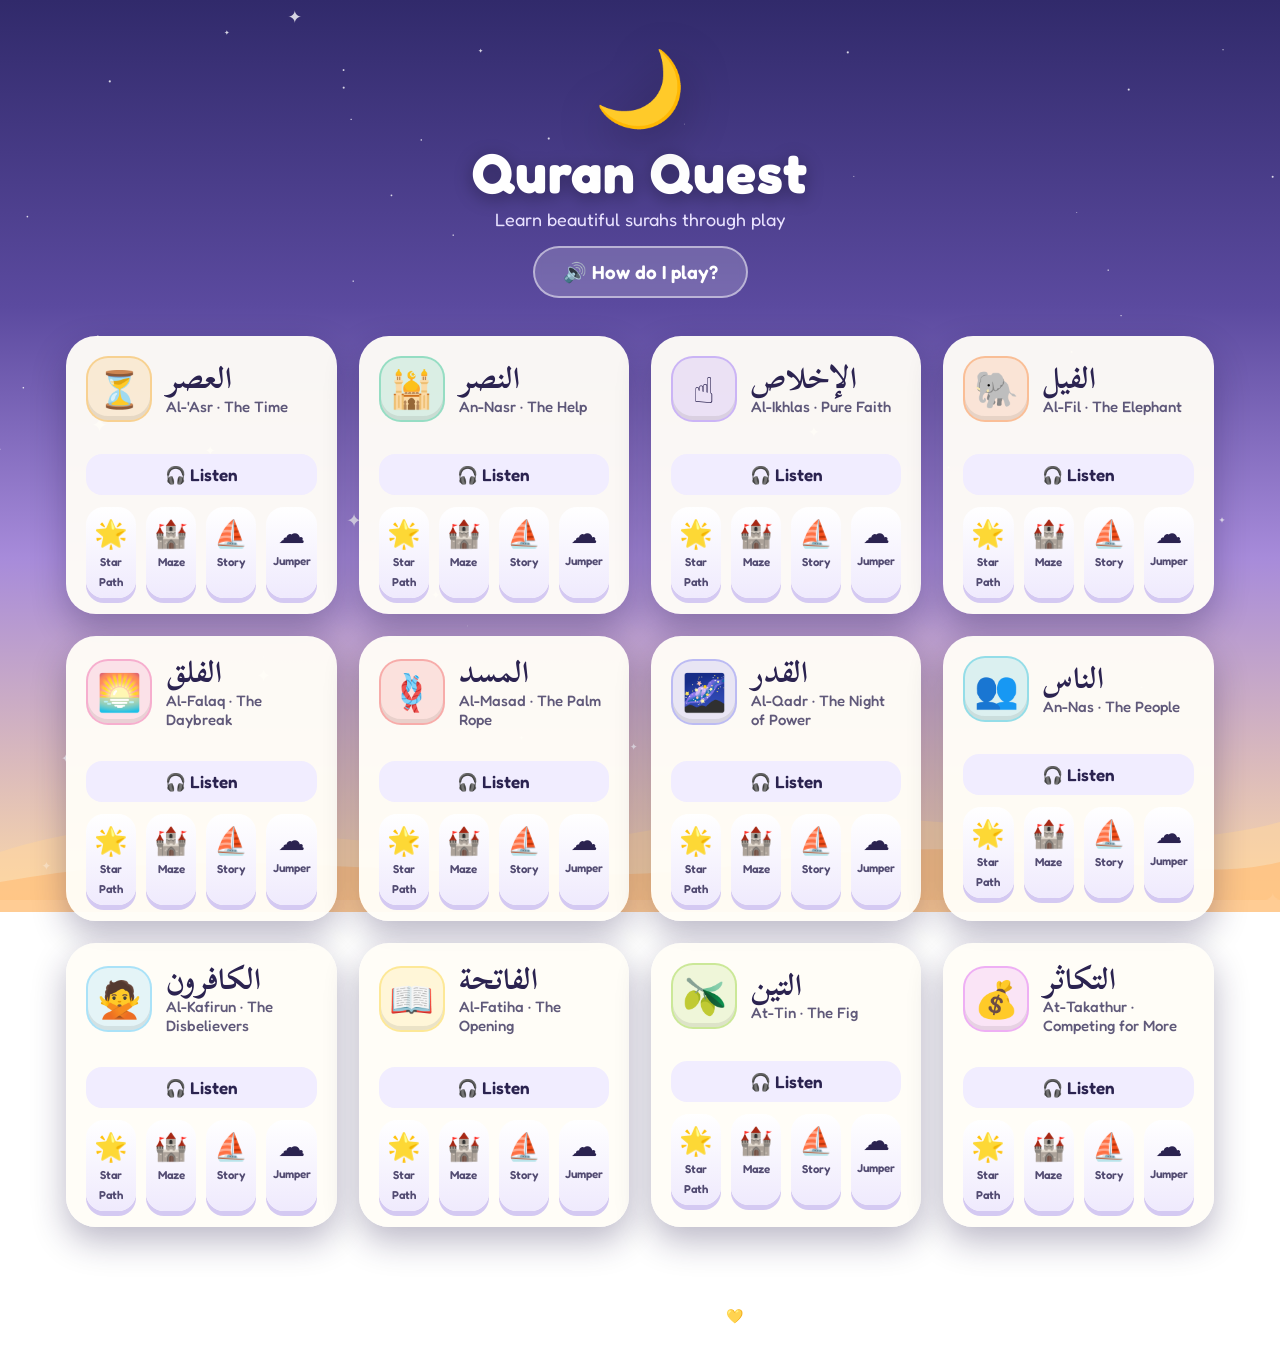
==== commit a1073aff: "Cache-bust asset URLs" ====
--- a/games/jumper.html
+++ b/games/jumper.html
@@ -4,7 +4,7 @@
 <meta charset="UTF-8" />
 <meta name="viewport" content="width=device-width, initial-scale=1.0, maximum-scale=1.0, user-scalable=no" />
 <title>Sky Jumper — Quran Quest</title>
-<link rel="stylesheet" href="../assets/css/shared.css" />
+<link rel="stylesheet" href="../assets/css/shared.css?v=20260709b" />
 <style>
   body { background: #7dd3fc; overflow: hidden; }
   #wordPop { position: fixed; top: 13vh; left: 50%; transform: translateX(-50%);
@@ -39,9 +39,9 @@
 <div id="wordPop"><div class="wp-ar"></div></div>
 <div id="ayahBanner"><div class="ab-star">🌟</div><div class="ab-ar"></div></div>
 
-<script src="../assets/js/surahs.js"></script>
-<script src="../assets/js/voice-manifest.js"></script>
-<script src="../assets/js/engine.js" data-audio-base="../audio/"></script>
+<script src="../assets/js/surahs.js?v=20260709b"></script>
+<script src="../assets/js/voice-manifest.js?v=20260709b"></script>
+<script src="../assets/js/engine.js?v=20260709b" data-audio-base="../audio/"></script>
 <script>
 (async function () {
   const surah = QQ.getSurah(QQ.param("surah"));
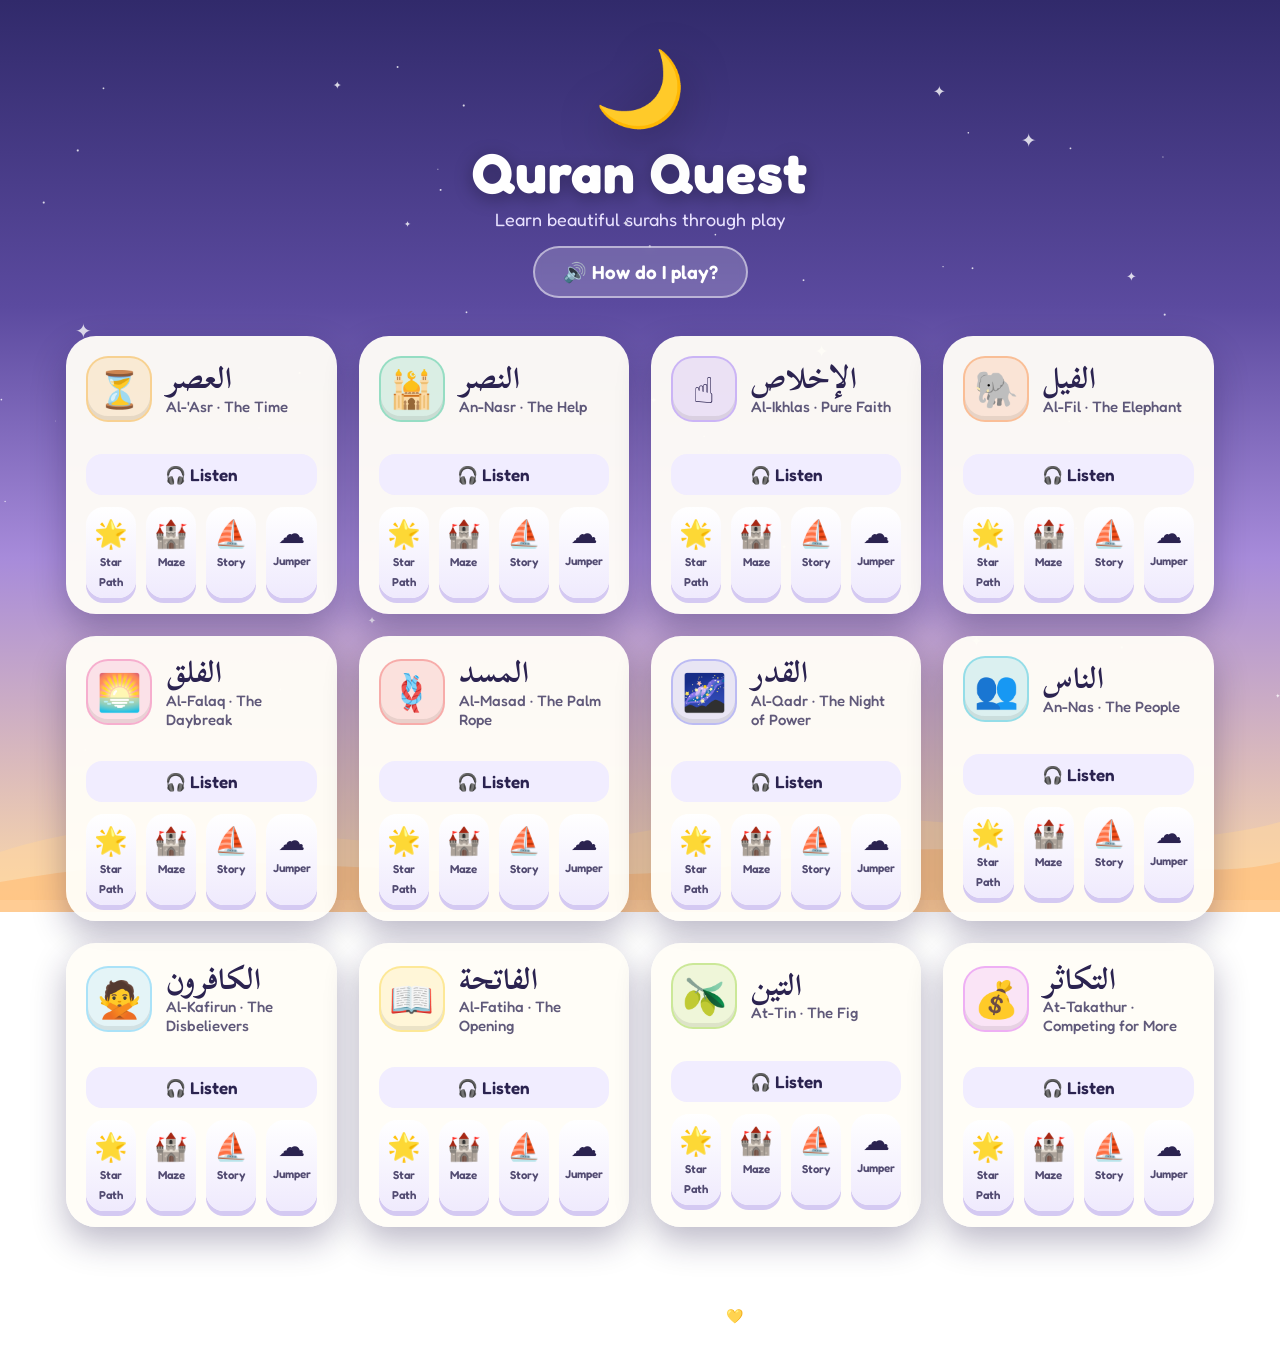
==== commit ade80a2d: "Harden frame loops (rAF-first + try/catch), error capture, ?debug=1 overlay" ====
--- a/games/jumper.html
+++ b/games/jumper.html
@@ -4,7 +4,7 @@
 <meta charset="UTF-8" />
 <meta name="viewport" content="width=device-width, initial-scale=1.0, maximum-scale=1.0, user-scalable=no" />
 <title>Sky Jumper — Quran Quest</title>
-<link rel="stylesheet" href="../assets/css/shared.css?v=20260709b" />
+<link rel="stylesheet" href="../assets/css/shared.css?v=20260709c" />
 <style>
   body { background: #7dd3fc; overflow: hidden; }
   #wordPop { position: fixed; top: 13vh; left: 50%; transform: translateX(-50%);
@@ -39,9 +39,9 @@
 <div id="wordPop"><div class="wp-ar"></div></div>
 <div id="ayahBanner"><div class="ab-star">🌟</div><div class="ab-ar"></div></div>
 
-<script src="../assets/js/surahs.js?v=20260709b"></script>
-<script src="../assets/js/voice-manifest.js?v=20260709b"></script>
-<script src="../assets/js/engine.js?v=20260709b" data-audio-base="../audio/"></script>
+<script src="../assets/js/surahs.js?v=20260709c"></script>
+<script src="../assets/js/voice-manifest.js?v=20260709c"></script>
+<script src="../assets/js/engine.js?v=20260709c" data-audio-base="../audio/"></script>
 <script>
 (async function () {
   const surah = QQ.getSurah(QQ.param("surah"));
@@ -298,6 +298,8 @@
   // ---------- loop ----------
   let finished = false;
   function loop() {
+    requestAnimationFrame(loop); // schedule FIRST: one bad frame can never kill the game
+    try {
     t++;
     if (!paused) {
       if (rescue > 0) {
@@ -353,7 +355,7 @@
       c.beginPath(); c.arc(p.x, p.y - cam, 4 * p.life, 0, 7); c.fill();
     });
     c.globalAlpha = 1;
-    requestAnimationFrame(loop);
+    } catch (e) { QQ.frameError(e); }
   }
   loop();
 
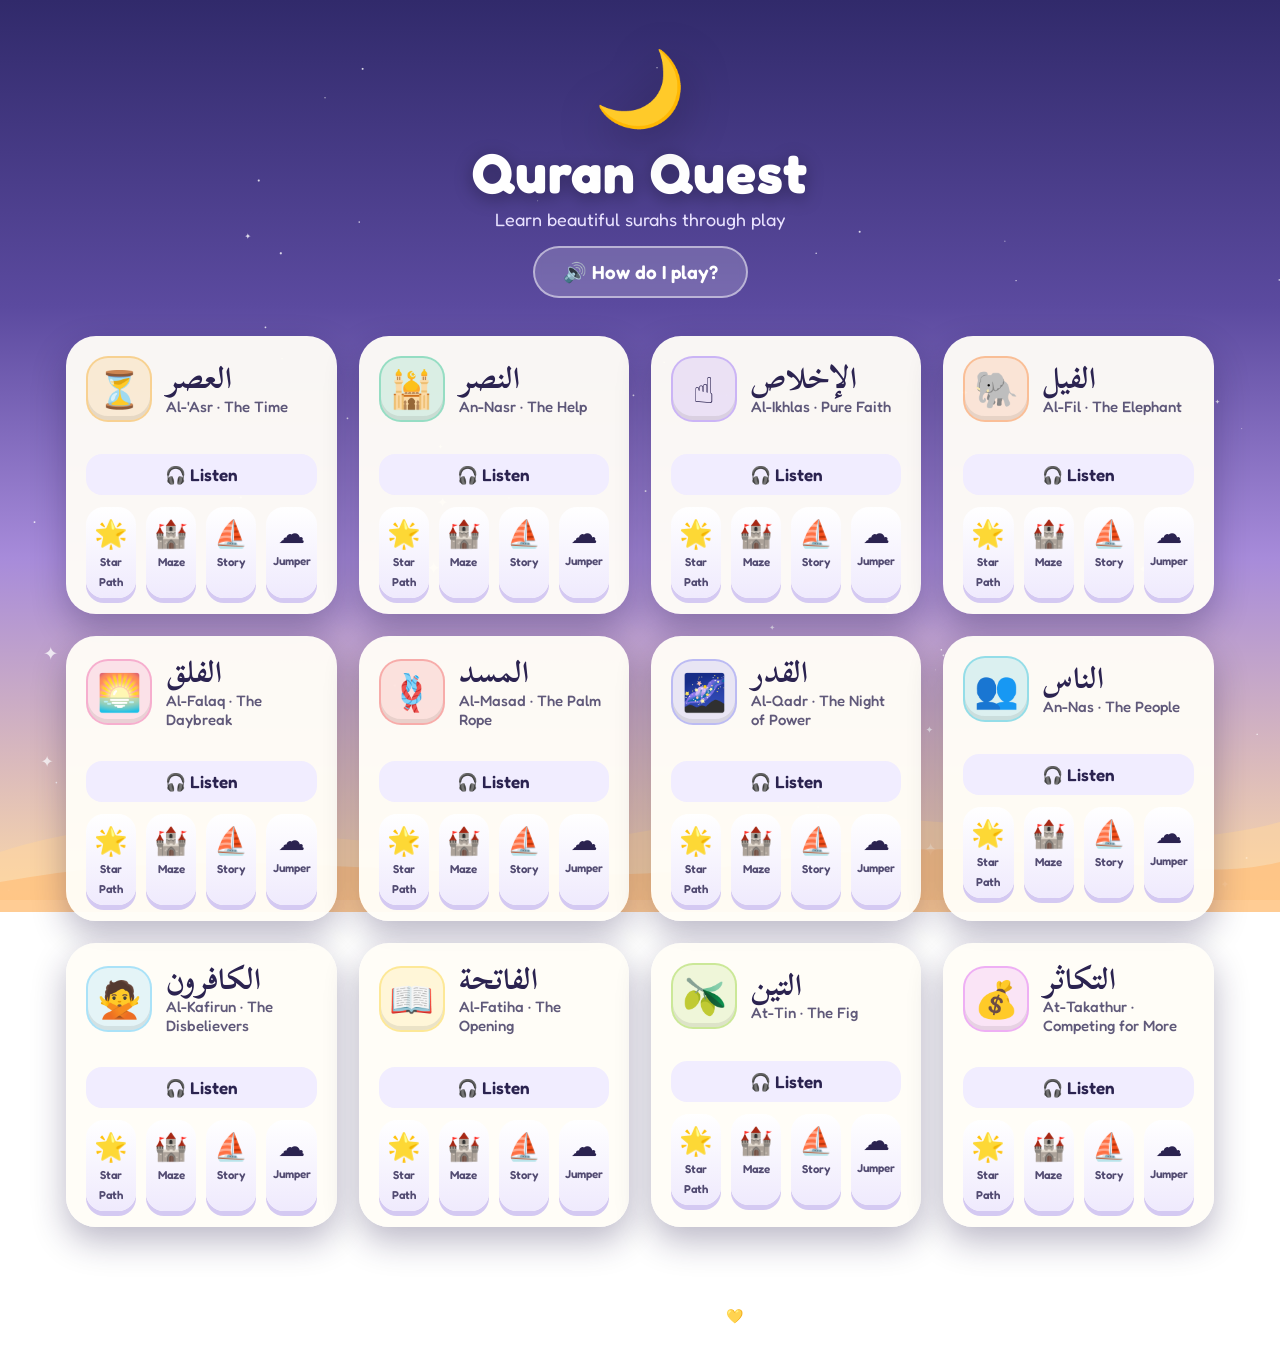
==== commit 11d2cd8b: "Star Path L2+: forward-flowing scatter + off-screen guide arrow" ====
--- a/games/jumper.html
+++ b/games/jumper.html
@@ -4,7 +4,7 @@
 <meta charset="UTF-8" />
 <meta name="viewport" content="width=device-width, initial-scale=1.0, maximum-scale=1.0, user-scalable=no" />
 <title>Sky Jumper — Quran Quest</title>
-<link rel="stylesheet" href="../assets/css/shared.css?v=20260709c" />
+<link rel="stylesheet" href="../assets/css/shared.css?v=20260709d" />
 <style>
   body { background: #7dd3fc; overflow: hidden; }
   #wordPop { position: fixed; top: 13vh; left: 50%; transform: translateX(-50%);
@@ -39,9 +39,9 @@
 <div id="wordPop"><div class="wp-ar"></div></div>
 <div id="ayahBanner"><div class="ab-star">🌟</div><div class="ab-ar"></div></div>
 
-<script src="../assets/js/surahs.js?v=20260709c"></script>
-<script src="../assets/js/voice-manifest.js?v=20260709c"></script>
-<script src="../assets/js/engine.js?v=20260709c" data-audio-base="../audio/"></script>
+<script src="../assets/js/surahs.js?v=20260709d"></script>
+<script src="../assets/js/voice-manifest.js?v=20260709d"></script>
+<script src="../assets/js/engine.js?v=20260709d" data-audio-base="../audio/"></script>
 <script>
 (async function () {
   const surah = QQ.getSurah(QQ.param("surah"));
